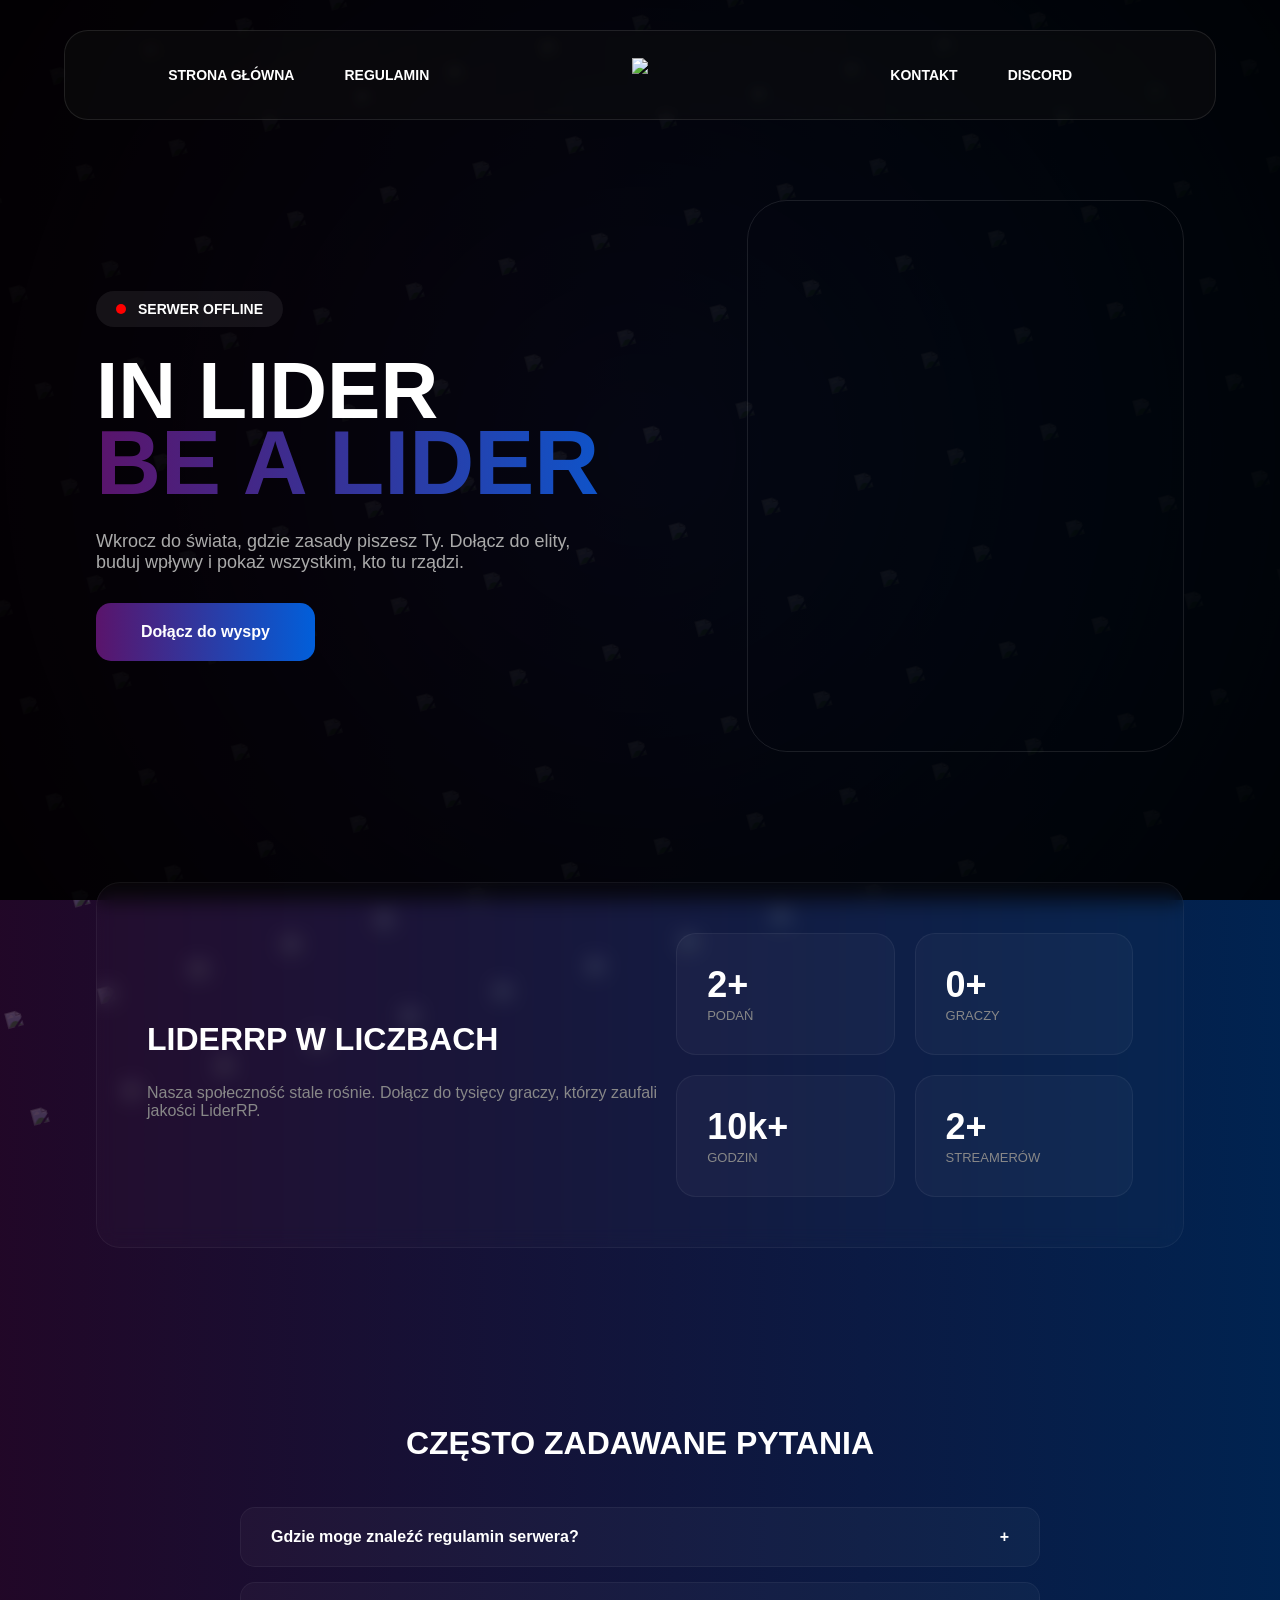
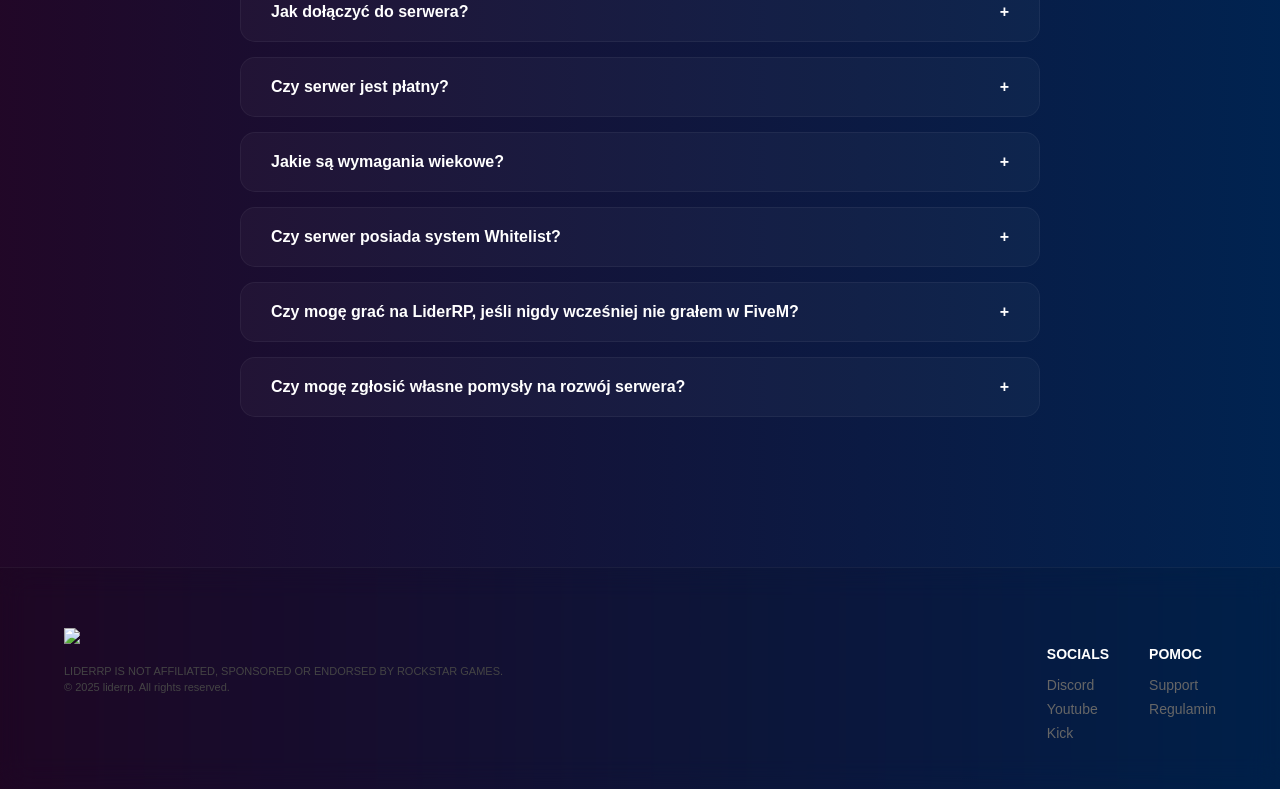
==== index.html @ 72db199d "." ====
<!DOCTYPE html>
<html lang="pl">
<head>
    <meta charset="UTF-8">
    <meta name="viewport" content="width=device-width, initial-scale=1.0">
    <title>LiderRP - Landing Page</title>
    <style>
        :root {
            --wall-delay: 0s;
            --nav-delay: 0.5s;
            --main-gradient: linear-gradient(90deg, #5a146b, #015fda);
        }

        body {
            background-color: #000;
            margin: 0;
            min-height: 100vh;
            display: block; 
            overflow-y: auto;
            overflow-x: hidden;
            font-family: sans-serif;
        }

        /* --- INTRO --- */
        .logo-intro { position: fixed; top: 50%; left: 50%; transform: translate(-50%, -50%); z-index: 1000; display: none; }
        .logo-intro img { width: 450px; }

        /* --- GŁÓWNA ŚCIANA --- */
        .wall {
            position: relative;
            min-height: 100vh;
            width: 100%;
            background-color: #000;
            background: linear-gradient(90deg, #5a146b5e, #015fda5e);;
            z-index: 10;
            display: flex;
            flex-direction: column;
        }

        #walls {
            position: fixed;
            top: -20%; left: -20%; width: 140%; height: 140%;
            transform: rotate(-15deg);
            display: flex; flex-direction: column; z-index: 1;
            pointer-events: none;
        }
        .background-pociemnienie {
            position: fixed; inset: 0;
            background: radial-gradient(circle, rgba(0, 0, 0, 0.685) 0%, rgba(0, 0, 0, 0.925) 100%);
            z-index: 2;
            pointer-events: none;
        }
        .row { display: flex; white-space: nowrap; padding: 10px 0; }
        .logo-item { height: 80px; margin: 0 40px; opacity: 0.2; }
        .animate-right { animation: moveRights 30s linear infinite; }
        @keyframes moveRights { from { transform: translateX(-10%); } to { transform: translateX(0); } }

        /* --- NAVBAR --- */
        .navbar {
            position: sticky; top: 30px;
            margin: 30px auto 0 auto;
            width: 90%; max-width: 1300px; height: 90px;
            background: rgba(20, 20, 20, 0.377); backdrop-filter: blur(5px);
            border: 1px solid rgba(255, 255, 255, 0.1); border-radius: 24px;
            display: flex; justify-content: space-between; align-items: center;
            padding: 0 50px; box-sizing: border-box; z-index: 100;
            opacity: 0; transform: translateY(-50px);
            animation: move-navbar-in 1.2s ease-out forwards;
            animation-delay: var(--nav-delay);
        }
        @keyframes move-navbar-in { to { transform: translateY(0); opacity: 1; } }

        .nav-group { display: flex; gap: 50px; width: 35%; justify-content: center; }
        .navbar-item { color: #fff; font-size: 14px; font-weight: 800; text-transform: uppercase; cursor: pointer; transition: 0.3s; text-decoration: none; }
        .navbar-item:hover { color: #015fda; }
        .logo-navbar img { margin-bottom: 15px; width: 150px; }

        /* --- HERO SECTION --- */
        .hero-content {
            position: relative; 
            width: 85%; max-width: 1300px; margin: 80px auto;
            display: flex; justify-content: space-between; align-items: center;
            z-index: 20;
        }
        .hero-left { width: 55%; }
        .hero-status-serwa {
            background: rgba(255, 255, 255, 0.07); padding: 10px 20px; border-radius: 50px;
            display: inline-flex; align-items: center; gap: 12px; margin-bottom: 30px;
        }
        .status-dot { width: 10px; height: 10px; background-color: #00ff88; border-radius: 50%; animation: blink 2s infinite; }
        @keyframes blink { 0%, 100% { opacity: 1; } 50% { opacity: 0.3; } }

        .hero-text h1 { font-size: 80px; margin: 0; text-transform: uppercase; font-weight: 900; line-height: 0.85; color: #fff; }
        #hero-dynamic-text { 
            display: block; background: var(--main-gradient); 
            -webkit-background-clip: text; background-clip: text; color: transparent; 
            font-size: 90px; transition: 0.6s;
        }
        .hero-text p { color: #aaa; font-size: 18px; max-width: 500px; margin: 30px 0; }
        .btn-join { display: inline-block; padding: 20px 45px; background: var(--main-gradient); color: #fff; text-decoration: none; font-weight: 900; border-radius: 15px; transition: 0.3s; }
        .btn-join:hover { transform: scale(1.05); box-shadow: 0 0 20px rgba(1, 95, 218, 0.4); }

        #hero-main-img {
            width: 40%; height: 550px; position: relative;
            border-radius: 40px; overflow: hidden; border: 1px solid rgba(255, 255, 255, 0.1);
        }
        .img-layer { position: absolute; inset: 0; background-size: cover; background-position: center; transition: opacity 1.5s; opacity: 0; }
        .img-layer.active { opacity: 1; }

        /* --- STATYSTYKI --- */
        .container-statystyki {
            position: relative; z-index: 20; width: 85%; max-width: 1300px;
            margin: 50px auto; border-radius: 24px; background: rgba(255, 255, 255, 0.02);
            backdrop-filter: blur(10px); padding: 50px; border: 1px solid rgba(255, 255, 255, 0.05);
            display: flex; justify-content: space-between; align-items: center; box-sizing: border-box;
        }
        .stats-grid { width: 55%; display: grid; grid-template-columns: repeat(2, 1fr); gap: 20px; }
        .stat-card { background: rgba(255, 255, 255, 0.03); padding: 30px; border-radius: 20px; border: 1px solid rgba(255, 255, 255, 0.05); }
        .stat-number { font-size: 36px; font-weight: 900; color: #fff; display: block; }
        .stat-label { font-size: 13px; color: #888; text-transform: uppercase; }

        /* --- FAQ SECTION --- */
        .container-faq {
            position: relative; z-index: 20; width: 85%; max-width: 800px;
            margin: 100px auto; display: flex; flex-direction: column; gap: 15px;
        }
        .faq-title { color: #fff; text-align: center; font-size: 32px; font-weight: 900; text-transform: uppercase; margin-bottom: 30px; }
        .faq-item {
            background: rgba(255, 255, 255, 0.03); border: 1px solid rgba(255, 255, 255, 0.05);
            border-radius: 15px; overflow: hidden; cursor: pointer; transition: 0.3s;
        }
        .faq-item:hover { background: rgba(255, 255, 255, 0.06); }
        .faq-question { padding: 20px 30px; color: #fff; font-weight: 700; display: flex; justify-content: space-between; align-items: center; }
        .faq-answer { padding: 0 30px; max-height: 0; overflow: hidden; transition: 0.4s ease-out; color: #aaa; line-height: 1.6; }
        .faq-item.active .faq-answer { padding: 0 30px 20px 30px; max-height: 200px; }

        /* --- STOPKA --- */
        .brand img { max-width: 180px; margin-bottom: 15px; }
footer {
    margin-top: 50px; 
    padding: 60px 0 40px;
    border-top: 1px solid rgba(255,255,255,0.05);
    background: rgba(0, 0, 0, 0.082); 
    z-index: 30; 
    position: relative;
    backdrop-filter: blur(15px);
}

.footer-inner { 
    width: 90%; 
    max-width: 1300px; 
    margin: 0 auto; 
    display: flex; 
    justify-content: space-between; 
}

.foot-links { 
    display: flex; 
    gap: 40px; 
}

/* KLUCZOWA ZMIANA: Flexbox dla kolumny */
.foot-col {
    display: flex;
    flex-direction: column;
}

.foot-col h4 { 
    color: #fff; 
    font-size: 14px; 
    margin-bottom: 15px; 
    text-transform: uppercase; 
}

/* KLUCZOWA ZMIANA: Usunięcie dekoracji i poprawa zachowania linku */
.foot-col a { 
    margin-bottom: 8px; 
    color: #666; 
    cursor: pointer; 
    font-size: 14px; 
    text-decoration: none; /* Usuwa podkreślenie */
    transition: color 0.3s ease; /* Płynne przejście koloru */
}

.foot-col a:hover { 
    color: #fff; 
}

.small { font-size: 11px; color: #444; line-height: 1.5; }
        /* ANIMACJE KLASY */
        .fade-in { animation: fadeIn 1s forwards; opacity: 0; }
        @keyframes fadeIn { from { opacity: 0; transform: translateY(20px); } to { opacity: 1; transform: translateY(0); } }

    </style>
</head>
<body oncontextmenu="return false;">

    <div class="wall">
        <div class="background-pociemnienie"></div>
        <div id="walls"></div>

        <nav class="navbar">
            <div class="nav-group"><a href="#" class="navbar-item">Strona główna</a><a href="https://regulamin.liderrp.pl" class="navbar-item">Regulamin</a></div>
            <div class="logo-navbar"><img src="https://cdn.liderrp.pl/v2/img/logo/liderlogo.png"></div>
            <div class="nav-group"><a href="https://dc.liderrp.pl" class="navbar-item">Kontakt</a><a href="https://dc.liderrp.pl" class="navbar-item">Discord</a></div>
        </nav>

        <main class="hero-content">
            <div class="hero-left">
                <div class="hero-status-serwa fade-in" style="animation-delay: 0.6s;">
                    <div class="status-dot" id="status-dioda"></div>
                    <span id="status-text" style="color: #fff; font-weight: bold; font-size: 14px;">SPRAWDZANIE STATUSU...</span>
                </div>
                <div class="hero-text">
                    <h1 class="fade-in" style="animation-delay: 0.8s;">In Lider</h1>
                    <h1 class="fade-in" style="animation-delay: 1s;"><span id="hero-dynamic-text">Be A Lider</span></h1>
                    <p id="hero-desc" class="fade-in" style="animation-delay: 1.2s;">Wkrocz do świata, gdzie zasady piszesz Ty. Dołącz do elity, buduj wpływy i pokaż wszystkim, kto tu rządzi.</p>
                    <a href="https://cfx.re/join/q9ozdp" class="btn-join fade-in" style="animation-delay: 1.4s;">Dołącz do wyspy</a>
                </div>
            </div>
            <div id="hero-main-img" class="fade-in" style="animation-delay: 1s;">
                <div id="img-1" class="img-layer active"></div>
                <div id="img-2" class="img-layer"></div>
            </div>
        </main>

        <section class="container-statystyki fade-in" style="animation-delay: 1.6s;">
            <div class="stats-text">
                <h2 style="color: #fff; font-size: 32px; font-weight: 900; text-transform: uppercase;">LiderRP w liczbach</h2>
                <p style="color: #888;">Nasza społeczność stale rośnie. Dołącz do tysięcy graczy, którzy zaufali jakości LiderRP.</p>
            </div>
            <div class="stats-grid">
                <div class="stat-card"><span class="stat-number">2+</span><span class="stat-label">Podań</span></div>
                <div class="stat-card"><span class="stat-number">0+</span><span class="stat-label">Graczy</span></div>
                <div class="stat-card"><span class="stat-number">10k+</span><span class="stat-label">Godzin</span></div>
                <div class="stat-card"><span class="stat-number">2+</span><span class="stat-label">Streamerów</span></div>
            </div>
        </section>

        <!-- FAQ Z IMPLEMENTACJĄ -->
        <section class="container-faq fade-in" style="animation-delay: 1.8s;">
            <h2 class="faq-title">Często zadawane pytania</h2>
            
            <div class="faq-item">
                <div class="faq-question">Gdzie moge znaleźć regulamin serwera? <span>+</span></div>
                <div class="faq-answer">Regulamin LiderRP możesz znaleźć na naszym discordzie lub klikając w ten link: <a style="color: #fff; font-weight: 600;" href="https://regulamin.liderrp.pl">regulamin.liderrp.pl</a></div>
            </div>
            <div class="faq-item">
                <div class="faq-question">Jak dołączyć do serwera? <span>+</span></div>
                <div class="faq-answer">Aby dołączyć, musisz posiadać oryginalną kopię GTA V oraz zainstalowany program FiveM. Następnie przejdź na nasz serwer Discord, aby przejść proces whitelist.</div>
            </div>

            <div class="faq-item">
                <div class="faq-question">Czy serwer jest płatny? <span>+</span></div>
                <div class="faq-answer">Nie, gra na LiderRP jest całkowicie darmowa. Oferujemy opcjonalne pakiety wsparcia, które pomagają w utrzymaniu infrastruktury.</div>
            </div>

            <div class="faq-item">
                <div class="faq-question">Jakie są wymagania wiekowe? <span>+</span></div>
                <div class="faq-answer">Na LiderRP nie ma minimalnego wieku, lecz preferujemy posiadać powyżej 12 lat.</div>
            </div>
            <div class="faq-item">
                <div class="faq-question">Czy serwer posiada system Whitelist? <span>+</span></div>
                <div class="faq-answer">Nie, LiderRP jest serwerem WL:OFF który pozwala dołączyć każdemu na serwis bez zbędnych formularzy</div>
            </div>
            <div class="faq-item">
                <div class="faq-question">Czy mogę grać na LiderRP, jeśli nigdy wcześniej nie grałem w FiveM? <span>+</span></div>
                <div class="faq-answer">Tak, nawet do tego zachęcamy! LiderRP to świetne miejsce, aby nauczyć się gry w FiveM – wystarczy obserwować bardziej doświadczonych graczy i stopniowo wdrażać się w rozgrywkę. Zasady funkcjonowania serwera są jasno określone w regulaminie, który należy przeczytać przed rozpoczęciem gry, aby lepiej zrozumieć jego działanie. </div>
            </div>
            <div class="faq-item">
                <div class="faq-question">Czy mogę zgłosić własne pomysły na rozwój serwera? <span>+</span></div>
                <div class="faq-answer">Możesz zgłosić swój pomysł poprzez system support dostępny na naszej stronie. Regularnie analizujemy sugestie i wprowadzamy zmiany, które pozytywnie wpłyną na rozgrywkę.</div>
            </div>
        </section>

        <footer>
            <div class="footer-inner">
                <div>
                    <div class="brand"><img src="https://cdn.liderrp.pl/v2/img/baners/liderkurwanapisnastronke.png"></div>
                    <div class="small">LIDERRP IS NOT AFFILIATED, SPONSORED OR ENDORSED BY ROCKSTAR GAMES. <br> © 2025 liderrp. All rights reserved.</div>
                </div>

                <div class="foot-links">
                    <div class="foot-col">
                        <h4>Socials</h4>
                        <a href="https://dc.liderrp.pl">Discord</a>
                        <a href="https://yt.liderrp.pl">Youtube</a>
                        <a href="https://kick.liderrp.pl">Kick</a>
                    </div>
                    <div class="foot-col">
                        <h4>Pomoc</h4>
                        <a href="https://dc.liderrp.pl">Support</a>
                        <a href="https://regulamin.liderrp.pl">Regulamin</a>
                    </div>
                </div>
            </div>
        </footer>
    </div>

    <script>
        // FAQ LOGIC
        document.querySelectorAll('.faq-item').forEach(item => {
            item.addEventListener('click', () => {
                item.classList.toggle('active');
                const span = item.querySelector('span');
                span.innerText = item.classList.contains('active') ? '-' : '+';
            });
        });

        // BACKGROUND LOGOS
        const wallContainer = document.getElementById('walls');
        const wallLogos = ['liderems.png', 'liderlspd.png', 'lidercos.png', 'lidercrime.png', 'liderlogo.png', 'lidermedia.png'];
        for (let i = 0; i < 12; i++) {
            const row = document.createElement('div');
            row.className = 'row animate-right';
            row.style.animationDuration = (30 + Math.random() * 15) + "s";
            let content = "";
            for (let j = 0; j < 12; j++) {
                const url = `https://cdn.liderrp.pl/v2/img/logo/${wallLogos[Math.floor(Math.random() * wallLogos.length)]}`;
                content += `<img src="${url}" class="logo-item">`;
            }
            row.innerHTML = content + content;
            wallContainer.appendChild(row);
        }

        // SLIDER LOGIC
        const dynamicText = document.getElementById('hero-dynamic-text');
        const heroDesc = document.getElementById('hero-desc');
        const layers = [document.getElementById('img-1'), document.getElementById('img-2')];
        const slides = [
            { text: 'Be A Lider', img: 'https://cdn.liderrp.pl/v2/img/scripts/loading/backgrounds/local/6.png', desc: 'Wkrocz do świata, gdzie zasady piszesz Ty. Dołącz do elity, buduj wpływy i pokaż wszystkim, kto tu rządzi.' },
            { text: 'Be in Crime', img: 'https://cdn.liderrp.pl/v2/img/scripts/loading/backgrounds/crime/5.png', desc: 'Zapanuj nad podziemiem i stwórz najgroźniejszy kartel w mieście. Szacunek to waluta.' },
            { text: 'Be in LSPD', img: 'https://cdn.liderrp.pl/v2/img/scripts/loading/backgrounds/lspd/3.png', desc: 'Chroń obywateli i egzekwuj prawo na ulicach Los Santos. Odznaka to odpowiedzialność.' },
            { text: 'Be a EMS', img: 'https://cdn.liderrp.pl/v2/img/scripts/loading/backgrounds/ems/6.png', desc: 'Ratuj życie i bądź pierwszym na miejscu każdego wypadku. Każda sekunda ma znaczenie.' }
        ];

        let currentSlide = 0;
        let activeLayer = 0;
        layers[0].style.backgroundImage = `url("${slides[0].img}")`;

        function changeSlide() {
            currentSlide = (currentSlide + 1) % slides.length;
            const data = slides[currentSlide];
            const nextLayer = 1 - activeLayer;
            layers[nextLayer].style.backgroundImage = `url("${data.img}")`;
            
            dynamicText.style.opacity = '0';
            heroDesc.style.opacity = '0';

            setTimeout(() => {
                layers[nextLayer].classList.add('active');
                layers[activeLayer].classList.remove('active');
                activeLayer = nextLayer;
                dynamicText.innerText = data.text;
                heroDesc.innerText = data.desc;
                dynamicText.style.opacity = '1';
                heroDesc.style.opacity = '1';
            }, 600);
        }
        setInterval(changeSlide, 5000);

        // API STATUS
        async function fetchServerStatus() {
            const statusText = document.getElementById('status-text');
            const statusdot = document.getElementById('status-dioda');
            try {
                const response = await fetch('https://corsproxy.io/?' + encodeURIComponent('https://servers-frontend.fivem.net/api/servers/single/q9ozdp'));
                const data = await response.json();
                statusText.innerText = `SERWER ONLINE: ${data.Data.clients}/${data.Data.sv_maxclients}`;
            } catch (e) {
                statusText.innerText = 'SERWER OFFLINE';
                statusdot.style.background = '#FF0000';
            }
        }
        fetchServerStatus();
        document.onkeydown = function (e) {
            if (
                e.keyCode == 123 ||
                (e.ctrlKey && e.shiftKey && e.keyCode == 'I'.charCodeAt(0)) ||
                (e.ctrlKey && e.shiftKey && e.keyCode == 'J'.charCodeAt(0)) ||
                (e.ctrlKey && e.keyCode == 'U'.charCodeAt(0)) ||
                (e.ctrlKey && e.keyCode == 'S'.charCodeAt(0))
            ) {
                return false;
            }
        };
        setInterval(() => {
            console.clear();
            console.log("%cSTOP!", "color: red; font-size: 50px; font-weight: bold;");
            console.log("%cThis is a browser feature intended for developers. If someone told you to copy-paste something here to enable a feature or 'hack' someone's account, it is a scam.", "font-size: 20px;");
        }, 1000);
    </script>
</body>
</html>
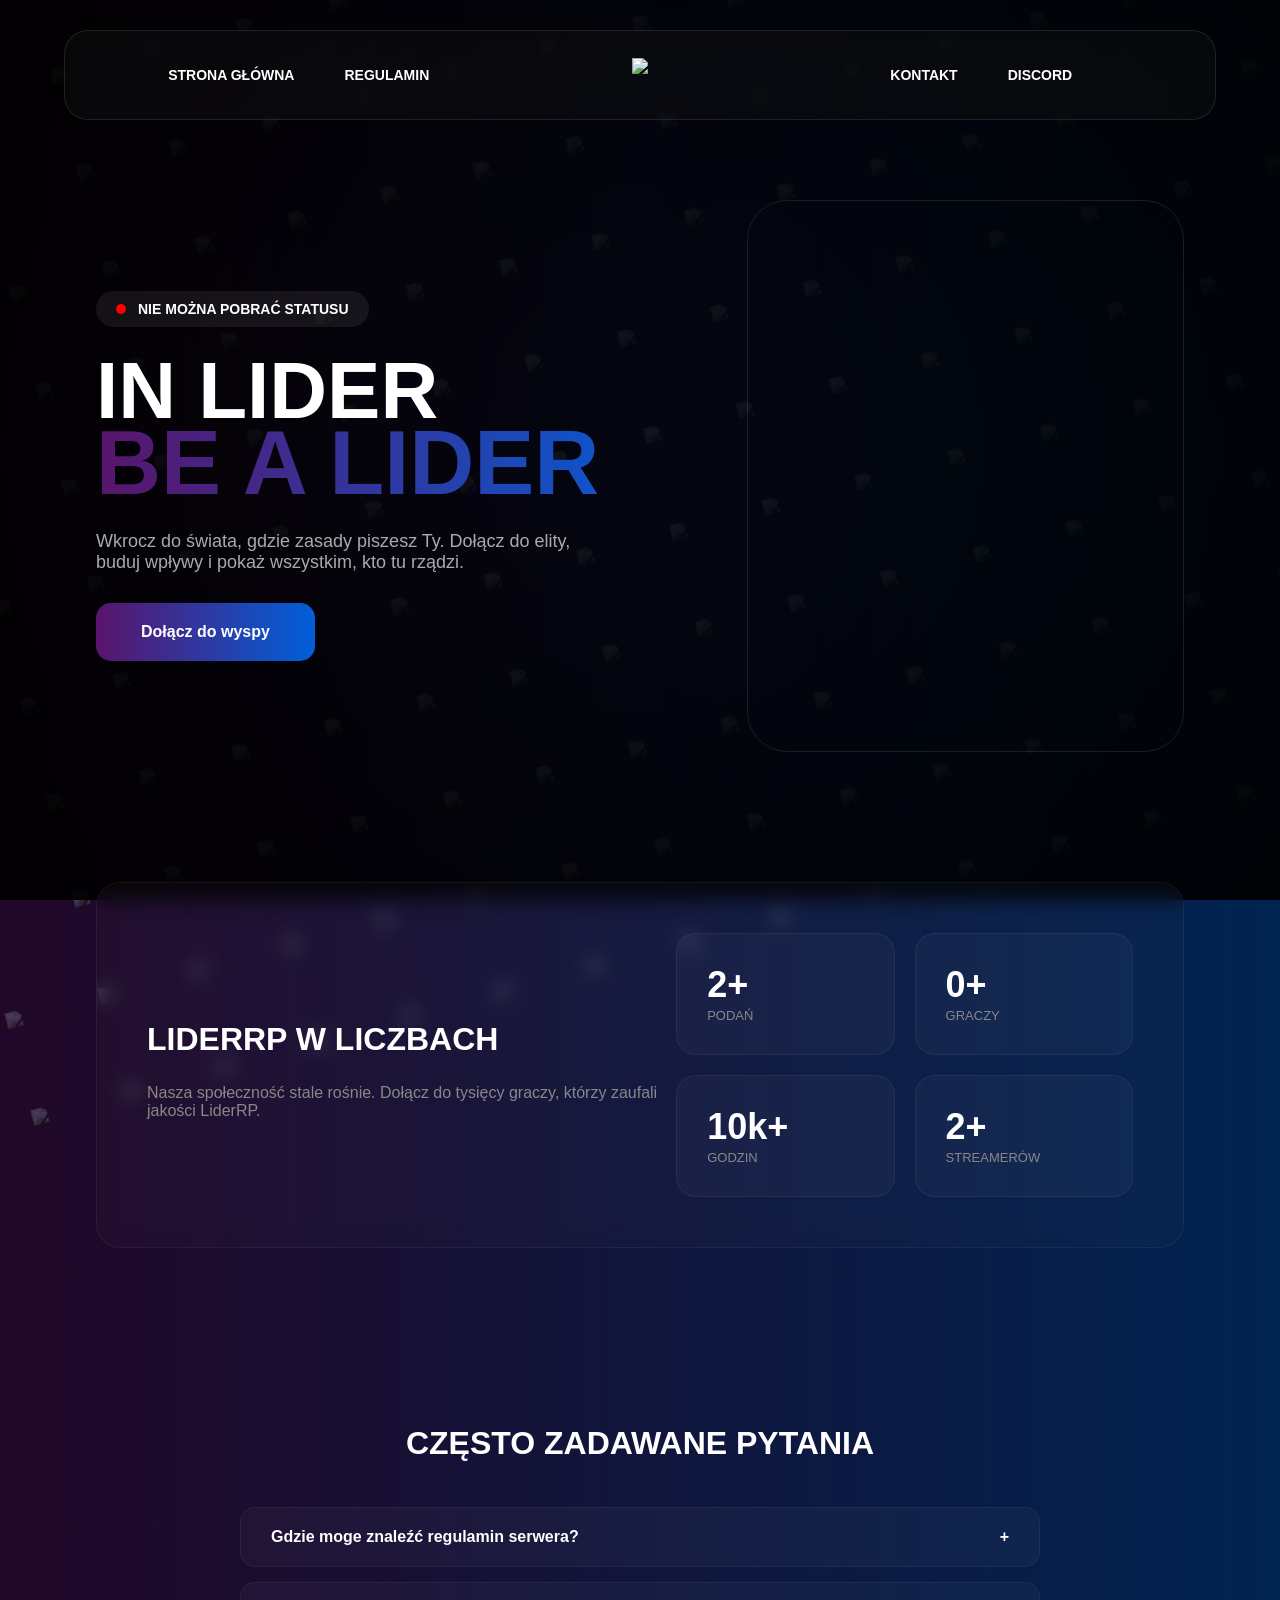
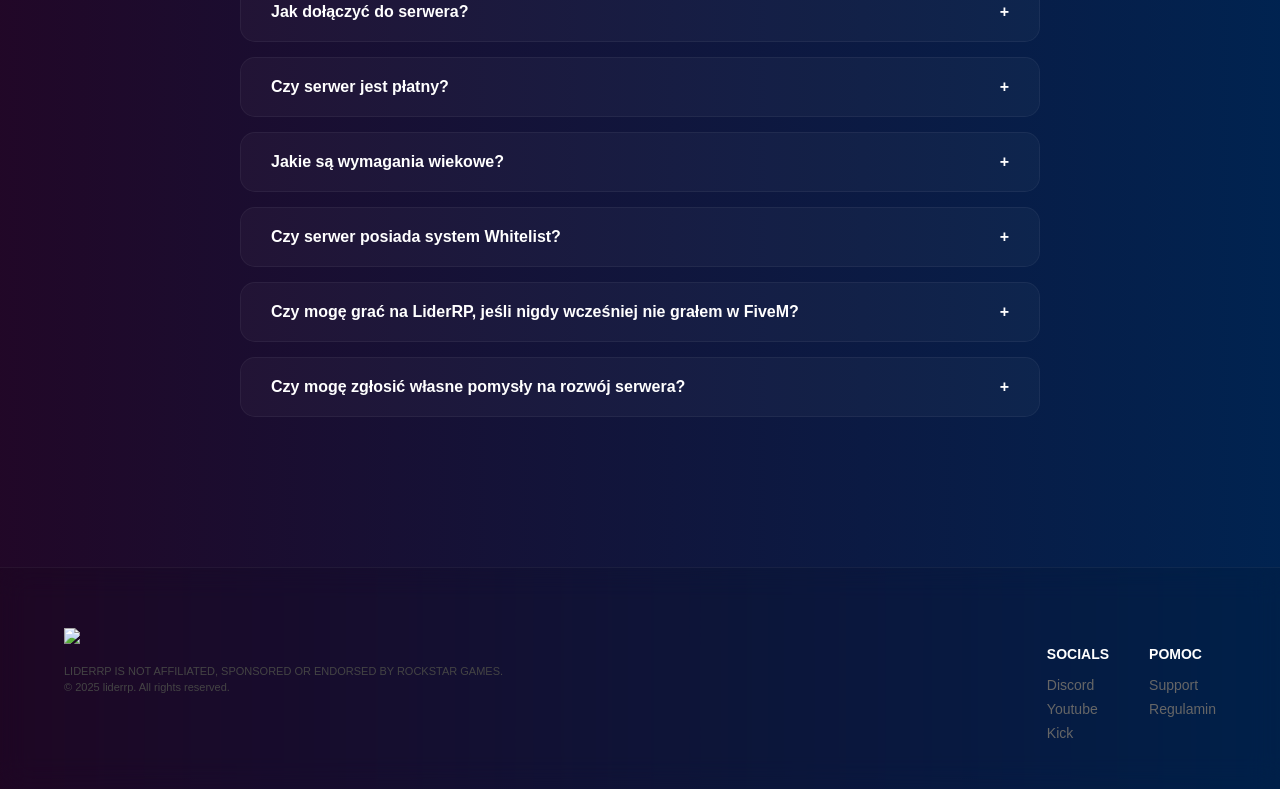
==== commit 8efa3b30: "Update index.html" ====
--- a/index.html
+++ b/index.html
@@ -247,7 +247,7 @@
             </div>
             <div class="faq-item">
                 <div class="faq-question">Jak dołączyć do serwera? <span>+</span></div>
-                <div class="faq-answer">Aby dołączyć, musisz posiadać oryginalną kopię GTA V oraz zainstalowany program FiveM. Następnie przejdź na nasz serwer Discord, aby przejść proces whitelist.</div>
+                <div class="faq-answer">Aby dołączyć, musisz posiadać oryginalną kopię GTA V oraz zainstalowany program FiveM. Następnie przejdź na nasz serwer Discord.</div>
             </div>
 
             <div class="faq-item">
@@ -363,16 +363,37 @@
         async function fetchServerStatus() {
             const statusText = document.getElementById('status-text');
             const statusdot = document.getElementById('status-dioda');
+        
             try {
-                const response = await fetch('https://corsproxy.io/?' + encodeURIComponent('https://servers-frontend.fivem.net/api/servers/single/q9ozdp'));
+                const response = await fetch(
+                    'https://servers-frontend.fivem.net/api/servers/single/q9ozdp'
+                );
+            
+                if (!response.ok) {
+                    throw new Error('API ERROR');
+                }
+            
                 const data = await response.json();
-                statusText.innerText = `SERWER ONLINE: ${data.Data.clients}/${data.Data.sv_maxclients}`;
+            
+                if (data?.Data) {
+                    statusText.innerText =
+                        `SERWER ONLINE: ${data.Data.clients}/${data.Data.sv_maxclients}`;
+                
+                    statusdot.style.background = '#00ff88';
+                } else {
+                    throw new Error('NO DATA');
+                }
+            
             } catch (e) {
-                statusText.innerText = 'SERWER OFFLINE';
-                statusdot.style.background = '#FF0000';
+                console.error(e);
+            
+                statusText.innerText = 'NIE MOŻNA POBRAĆ STATUSU';
+                statusdot.style.background = '#ff0000';
             }
         }
+        
         fetchServerStatus();
+        setInterval(fetchServerStatus, 30000);
         document.onkeydown = function (e) {
             if (
                 e.keyCode == 123 ||
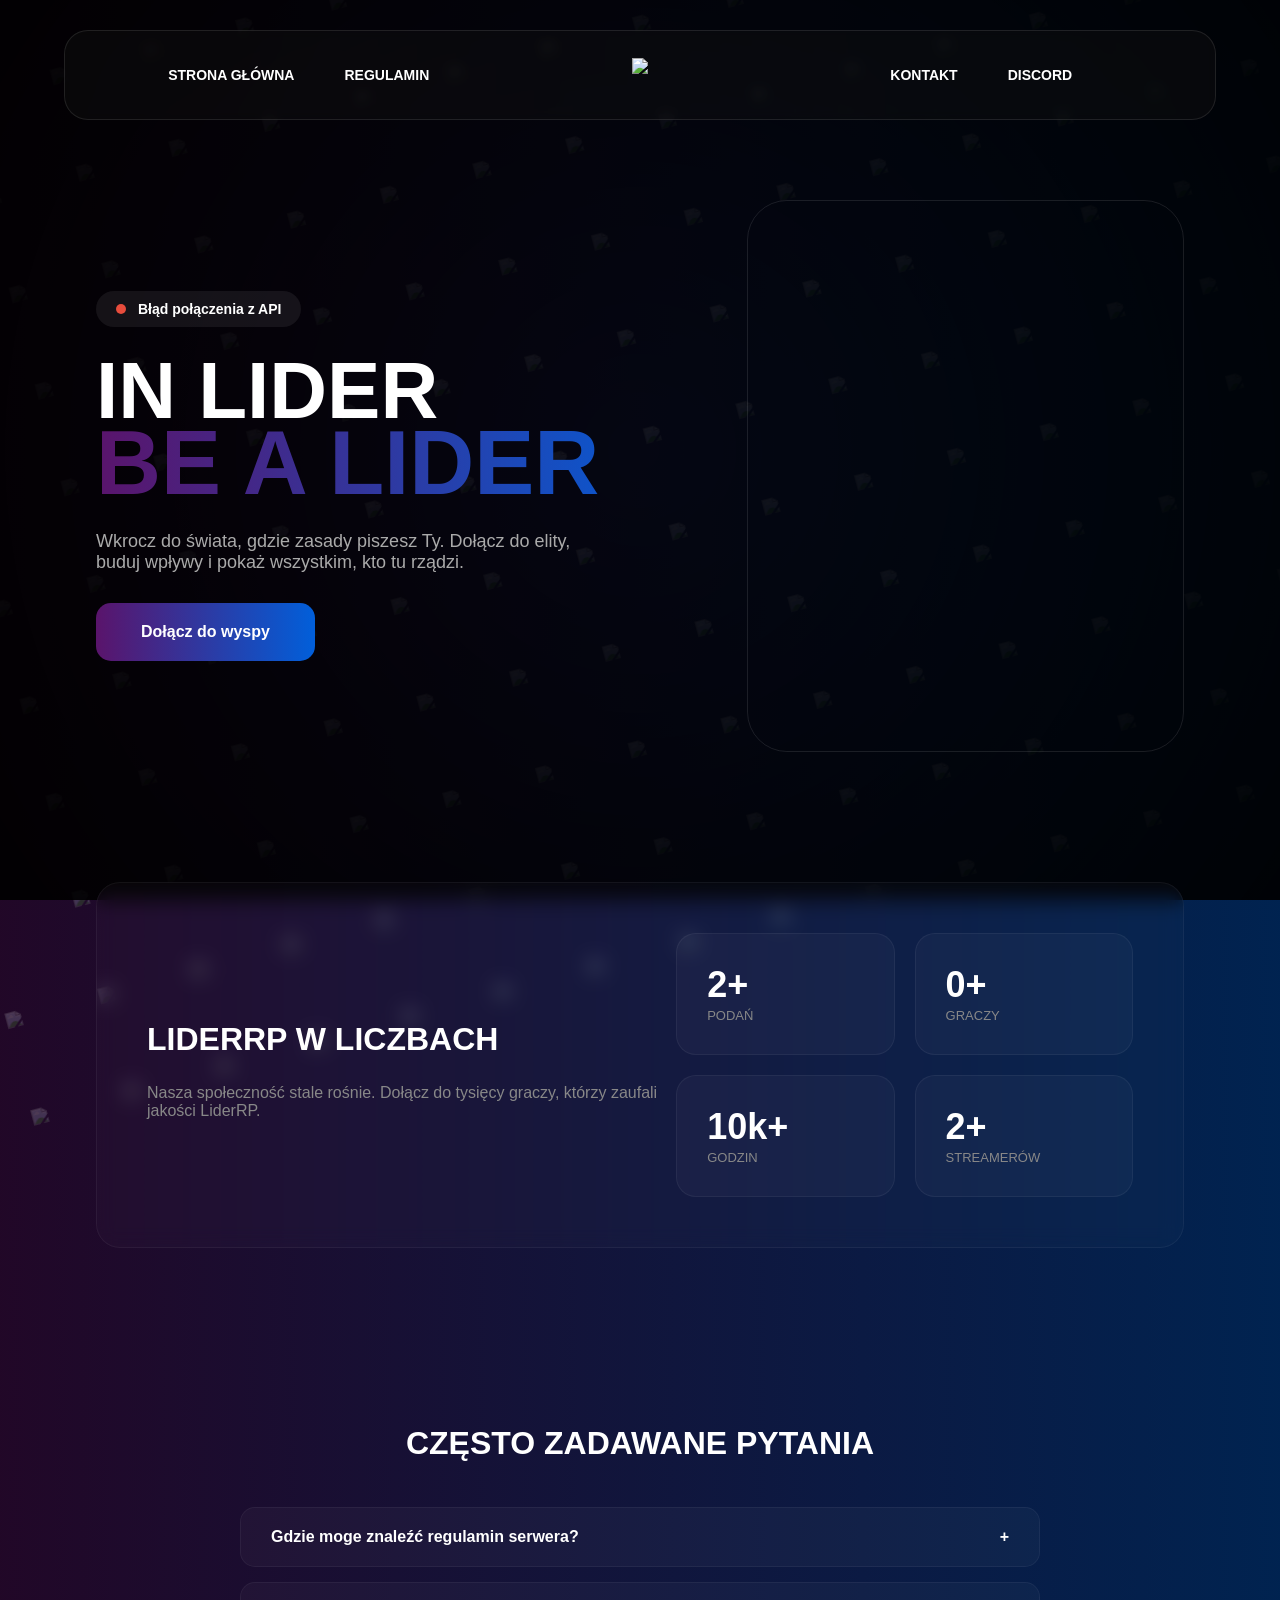
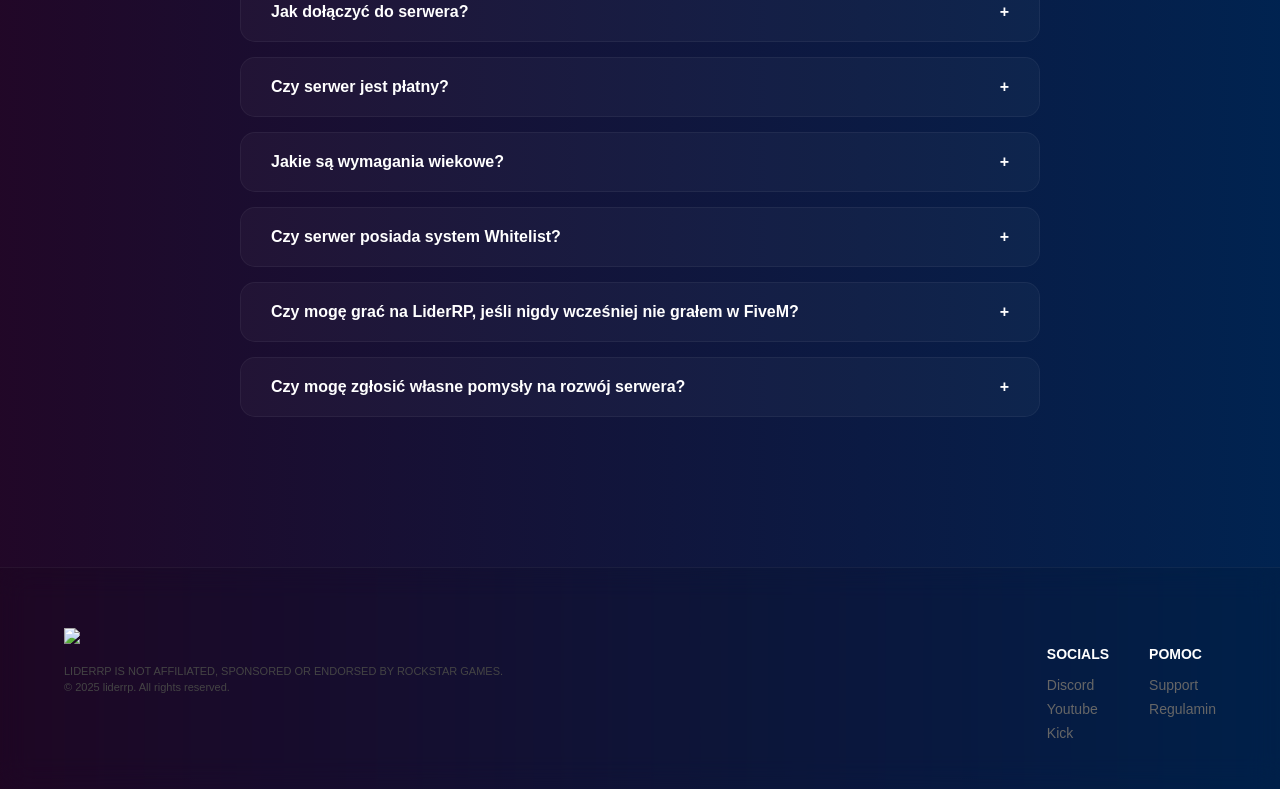
==== commit f8d15ca1: "Update index.html" ====
--- a/index.html
+++ b/index.html
@@ -360,40 +360,29 @@
         setInterval(changeSlide, 5000);
 
         // API STATUS
-        async function fetchServerStatus() {
-            const statusText = document.getElementById('status-text');
-            const statusdot = document.getElementById('status-dioda');
-        
-            try {
-                const response = await fetch(
-                    'https://servers-frontend.fivem.net/api/servers/single/q9ozdp'
-                );
-            
-                if (!response.ok) {
-                    throw new Error('API ERROR');
-                }
-            
-                const data = await response.json();
-            
-                if (data?.Data) {
-                    statusText.innerText =
-                        `SERWER ONLINE: ${data.Data.clients}/${data.Data.sv_maxclients}`;
-                
-                    statusdot.style.background = '#00ff88';
-                } else {
-                    throw new Error('NO DATA');
-                }
-            
-            } catch (e) {
-                console.error(e);
-            
-                statusText.innerText = 'NIE MOŻNA POBRAĆ STATUSU';
-                statusdot.style.background = '#ff0000';
-            }
-        }
-        
-        fetchServerStatus();
-        setInterval(fetchServerStatus, 30000);
+async function fetchServerStatus() {
+    const statusText = document.getElementById('status-text');
+    const statusDot = document.getElementById('status-dioda');
+
+    try {
+        // Teraz pobierasz dane ze swojego Expressa
+        const response = await fetch('http://96.62.223.69:2137/status');
+        const data = await response.json();
+
+        if (data.online) {
+            statusText.innerText = `Gracze: ${data.clients}/${data.maxClients}`;
+            statusDot.style.backgroundColor = "#2ecc71";
+            console.log("Serwer:", data.hostname);
+        } else {
+            throw new Error("Serwer offline");
+        }
+
+    } catch (e) {
+        console.error("Błąd:", e);
+        statusText.innerText = "Błąd połączenia z API";
+        statusDot.style.backgroundColor = "#e74c3c";
+    }
+}
         document.onkeydown = function (e) {
             if (
                 e.keyCode == 123 ||
@@ -409,7 +398,9 @@
             console.clear();
             console.log("%cSTOP!", "color: red; font-size: 50px; font-weight: bold;");
             console.log("%cThis is a browser feature intended for developers. If someone told you to copy-paste something here to enable a feature or 'hack' someone's account, it is a scam.", "font-size: 20px;");
-        }, 1000);
+        }, 1000);     
+        fetchServerStatus();
+        setInterval(fetchServerStatus, 30000);
     </script>
 </body>
 </html>
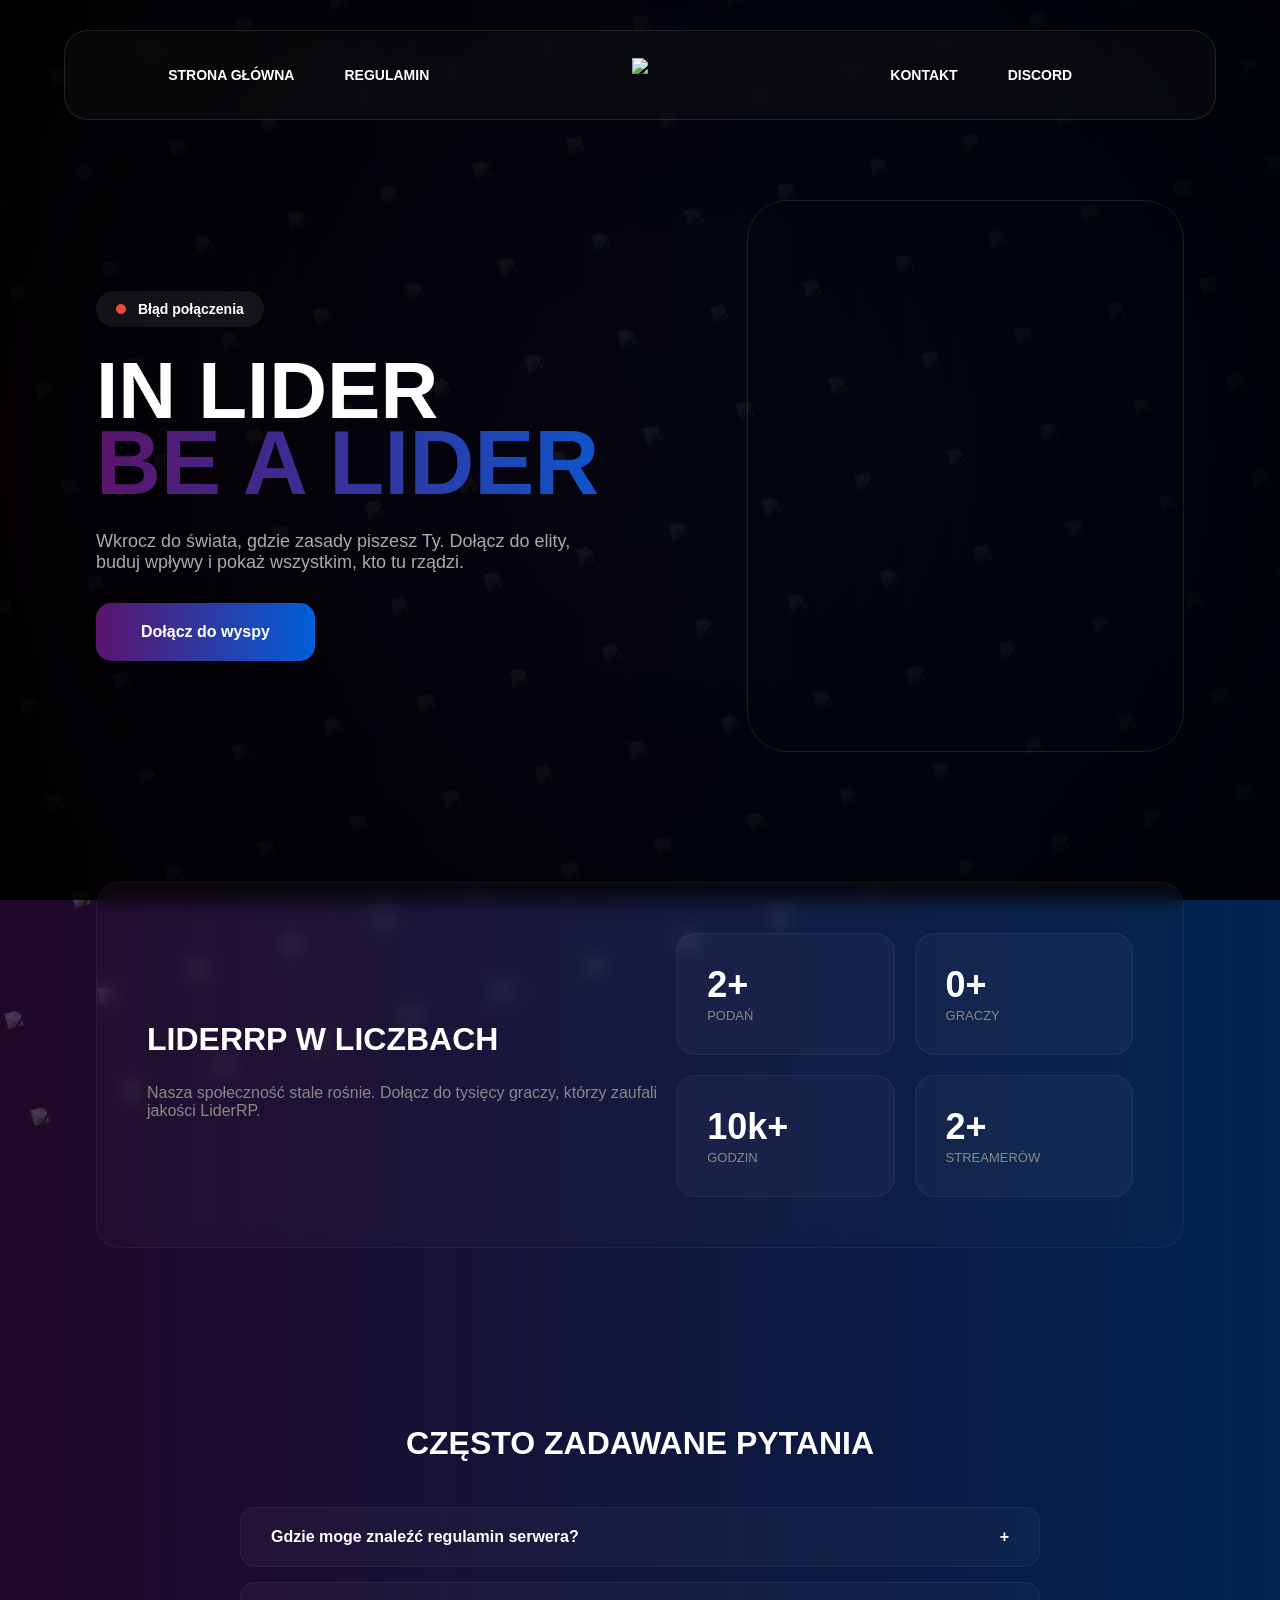
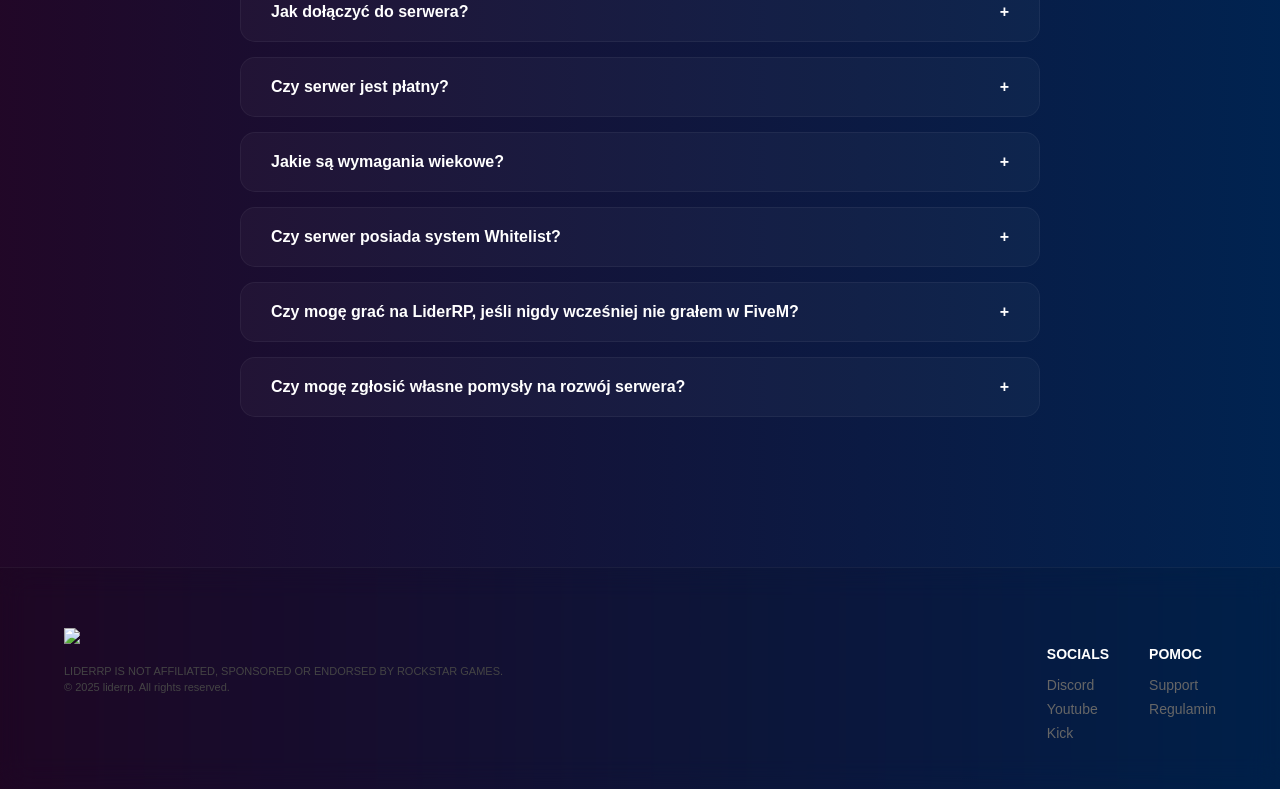
==== commit 0359d6a5: "Update index.html" ====
--- a/index.html
+++ b/index.html
@@ -360,45 +360,39 @@
         setInterval(changeSlide, 5000);
 
         // API STATUS
-async function fetchServerStatus() {
+function fetchServerStatus() {
     const statusText = document.getElementById('status-text');
     const statusDot = document.getElementById('status-dioda');
 
-    try {
-        // Teraz pobierasz dane ze swojego Expressa
-        const response = await fetch('http://96.62.223.69:2137/status');
-        const data = await response.json();
-
-        if (data.online) {
-            statusText.innerText = `Gracze: ${data.clients}/${data.maxClients}`;
-            statusDot.style.backgroundColor = "#2ecc71";
-            console.log("Serwer:", data.hostname);
+    const request = new XMLHttpRequest();
+    request.open('GET', 'http://pshost.stylesgg.pl:2137/status', true);
+
+    request.onload = function() {
+        if (request.status >= 200 && request.status < 400) {
+            const data = JSON.parse(request.responseText);
+
+            if (data.online) {
+                statusText.innerText = `Gracze: ${data.clients}/${data.maxClients}`;
+                statusDot.style.backgroundColor = "#2ecc71";
+                console.log("Serwer:", data.hostname);
+            } else {
+                statusText.innerText = "Serwer offline";
+                statusDot.style.backgroundColor = "#e74c3c";
+            }
         } else {
-            throw new Error("Serwer offline");
-        }
-
-    } catch (e) {
-        console.error("Błąd:", e);
-        statusText.innerText = "Błąd połączenia z API";
+            statusText.innerText = "Błąd API";
+            statusDot.style.backgroundColor = "#e74c3c";
+        }
+    };
+
+    request.onerror = function() {
+        statusText.innerText = "Błąd połączenia";
         statusDot.style.backgroundColor = "#e74c3c";
-    }
-}
-        document.onkeydown = function (e) {
-            if (
-                e.keyCode == 123 ||
-                (e.ctrlKey && e.shiftKey && e.keyCode == 'I'.charCodeAt(0)) ||
-                (e.ctrlKey && e.shiftKey && e.keyCode == 'J'.charCodeAt(0)) ||
-                (e.ctrlKey && e.keyCode == 'U'.charCodeAt(0)) ||
-                (e.ctrlKey && e.keyCode == 'S'.charCodeAt(0))
-            ) {
-                return false;
-            }
-        };
-        setInterval(() => {
-            console.clear();
-            console.log("%cSTOP!", "color: red; font-size: 50px; font-weight: bold;");
-            console.log("%cThis is a browser feature intended for developers. If someone told you to copy-paste something here to enable a feature or 'hack' someone's account, it is a scam.", "font-size: 20px;");
-        }, 1000);     
+    };
+
+    request.send();
+}
+
         fetchServerStatus();
         setInterval(fetchServerStatus, 30000);
     </script>
